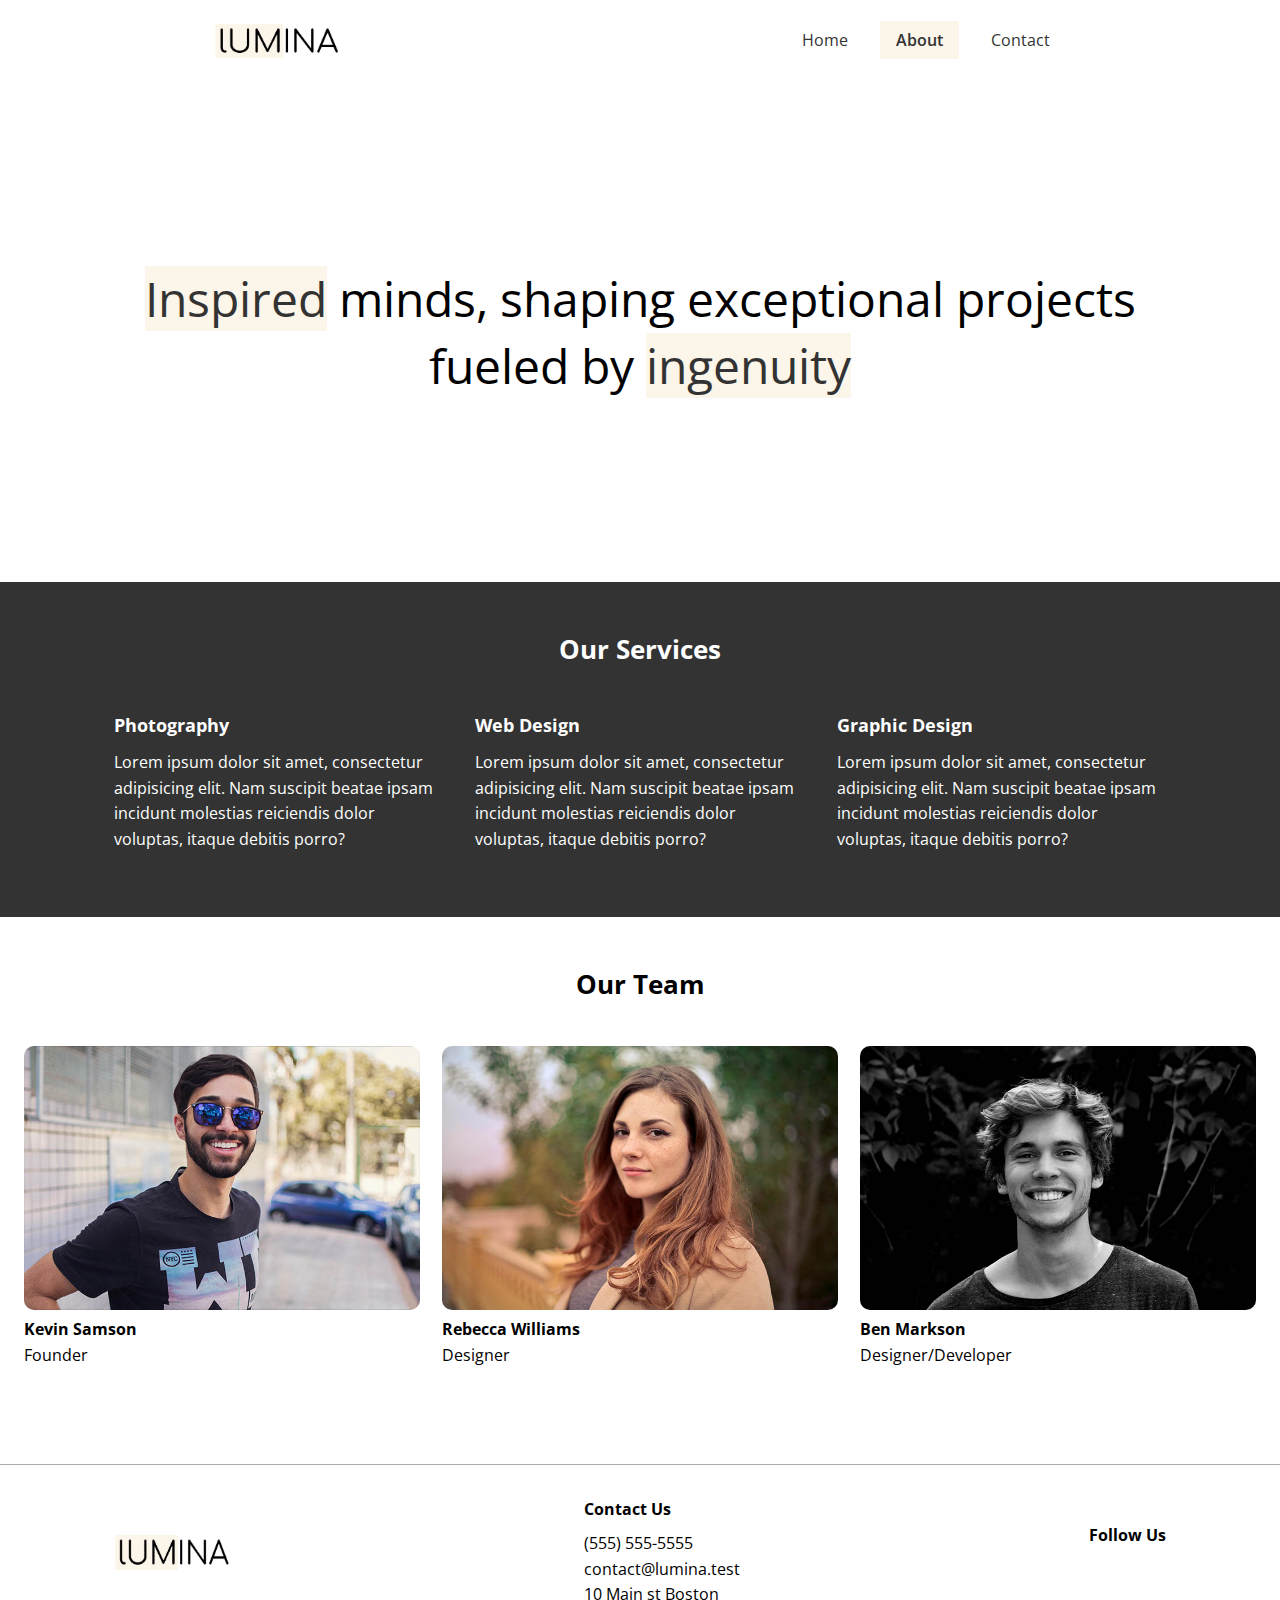
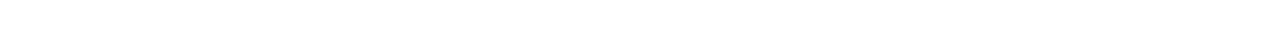
==== about.html @ 47ba90c1 "Initial Comit" ====
<!DOCTYPE html>
<html lang="en">

<head>
    <meta charset="UTF-8">
    <meta name="viewport" content="width=device-width, initial-scale=1.0">
    <title>About Lumina Creative</title>
    <link rel="stylesheet" href="https://cdnjs.cloudflare.com/ajax/libs/font-awesome/6.7.1/css/all.min.css"
        integrity="sha512-5Hs3dF2AEPkpNAR7UiOHba+lRSJNeM2ECkwxUIxC1Q/FLycGTbNapWXB4tP889k5T5Ju8fs4b1P5z/iB4nMfSQ=="
        crossorigin="anonymous" referrerpolicy="no-referrer" />
    <link rel="preconnect" href="https://fonts.googleapis.com">
    <link rel="preconnect" href="https://fonts.gstatic.com" crossorigin>
    <link href="https://fonts.googleapis.com/css2?family=Open+Sans:ital,wght@0,300..800;1,300..800&display=swap"
        rel="stylesheet">
    <link rel="stylesheet" href="css/styles.css">
    <link rel="icon" href="images/favicon.ico">
</head>

<body>
    <header class="header">
        <div class="container container-sm header-flex">
            <img src="images/logo.png" alt="Lumina Creative" class="logo">
            <ul class="main-menu">
                <li><a href="/">Home</a></li>
                <li><a class="current" href="about.html">About</a></li>
                <li><a href="contact.html">Contact</a></li>
            </ul>
        </div>
    </header>

    <section class="hero">
        <div class="container containar-sm">
            <h2>
                <span class="bg-primary">Inspired</span>
                minds, shaping exceptional
                projects fueled by
                <span class="bg-primary">ingenuity</span>
            </h2>
        </div>
    </section>

    <section class="services bg-dark">
        <div class="container">
            <h2 class="section-heading">
                Our Services
            </h2>
            <div class="services-flex">
                <div class="service-item">
                    <h4>Photography</h4>
                    <p>Lorem ipsum dolor sit amet, consectetur adipisicing elit. Nam suscipit beatae ipsam incidunt
                        molestias reiciendis dolor voluptas, itaque debitis porro?</p>
                </div>
                <div class="service-item">
                    <h4>Web Design</h4>
                    <p>Lorem ipsum dolor sit amet, consectetur adipisicing elit. Nam suscipit beatae ipsam incidunt
                        molestias reiciendis dolor voluptas, itaque debitis porro?</p>
                </div>
                <div class="service-item">
                    <h4>Graphic Design</h4>
                    <p>Lorem ipsum dolor sit amet, consectetur adipisicing elit. Nam suscipit beatae ipsam incidunt
                        molestias reiciendis dolor voluptas, itaque debitis porro?</p>
                </div>
            </div>
        </div>
    </section>

    <section class="team">
        <div class="container container-lg">
            <h2 class="section-heading">Our Team</h2>
            <div class="team-flex">
                <div class="team-item">
                    <img src="images/team1.jpg" alt="Team Member">
                    <h4>Kevin Samson</h4>
                    <p>Founder</p>
                </div>
                <div class="team-item">
                    <img src="images/team2.jpg" alt="Team Member">
                    <h4>Rebecca Williams</h4>
                    <p>Designer</p>
                </div>
                <div class="team-item">
                    <img src="images/team3.jpg" alt="Team Member">
                    <h4>Ben Markson</h4>
                    <p>Designer/Developer</p>
                </div>
            </div>
        </div>
    </section>

    <footer class="footer">
        <div class="container footer-flex">
            <img src="images/logo.png" alt="Lumina Creative">
            <div>
                <h4>Contact Us</h4>
                <ul>
                    <li>(555) 555-5555</li>
                    <li>contact@lumina.test</li>
                    <li>10 Main st Boston</li>
                </ul>
            </div>

            <div>
                <h4>Follow Us</h4>
                <a href="#"><i class="fab fa-facebook fa-2x"></i></a>
                <a href="#"><i class="fab fa-twitter fa-2x"></i></a>
                <a href="#"><i class="fab fa-instagram fa-2x"></i></a>
                <a href="#"><i class="fab fa-pinterest fa-2x"></i></a>
                <a href="#"><i class="fab fa-tumblr fa-2x"></i></a>
            </div>
        </div>
    </footer>
</body>

</html>
---- css/styles.css ----
* {
  margin: 0;
  padding: 0;
  box-sizing: border-box;
}

:root {
  --primary-color: #fcf5e9;
  --dark-color: #333;
  --container-normal: 1100px;
  --container-wide: 1400px;
  --container-narrow: 900px;
}

body {
  font-family: "Open Sans", sans-serif;
  line-height: 1.6;
}

a {
  text-decoration: none;
  color: #333;
}

ul {
  list-style: none;
}

img {
  max-width: 100%;
}

/* Utility Classes */
.bg-primary {
  background-color: var(--primary-color);
  color: #333;
}

.bg-dark {
  background: var(--dark-color);
  color: #fff;
}

.bg-dark .bg-primary {
  padding: 0 0.3rem;
}

.btn {
  display: inline-block;
  padding: 1rem 2rem;
  border: 1px solid #333;
  background-color: transparent;
  font-family: inherit;
  font-size: inherit;
  cursor: pointer;
}

.btn:hover {
  background-color: #333;
  color: #fff;
}

.section-heading {
  font-size: 1.6rem;
  text-align: center;
  margin-bottom: 40px;
}

.visually-hidden {
  clip: rect(0 0 0 0);
  clip-path: inset(50%);
  height: 1px;
  overflow: hidden;
  position: absolute;
  white-space: nowrap;
  width: 1px;
}

/* Container */
/* add utility classes for it // container-lg makes it bigger, container-sm to make them smaller */

.container {
  max-width: var(--container-normal);
  margin: 0 auto;
  padding: 0 1.5rem;
}

.container-lg {
  max-width: var(--container-wide);
}

.container-sm {
  max-width: var(--container-narrow);
}

/* Header */

.header {
  margin: 1.5rem auto;
}

.header .logo {
  width: 130px;
}

.header .header-flex {
  display: flex;
  justify-content: space-between;
  align-items: center;
}

.header .main-menu {
  display: flex;
  gap: 1rem;
}

.header .main-menu a {
  padding: 0.5rem 1rem;
}

.header .main-menu a:hover {
  background: var(--primary-color);
}

.current {
  background: var(--primary-color);
  font-weight: 600;
}

/* Hero */

.hero {
  height: 500px;
  display: flex;
  justify-content: center;
  align-items: center;
  text-align: center;
}

.hero h2 {
  font-size: 3rem;
  line-height: 1.4;
  font-weight: normal;
}

.gallery-flex {
  display: flex;
  justify-content: center;
  flex-wrap: wrap;
  gap: 20px;
}

.gallery-item {
  width: calc(33.333% - 20px);
  border-radius: 10px;
}

.gallery-item img {
  border-radius: 10px;
}

.gallery-item:hover {
  opacity: 0.9;
}

/* Footer */
.footer {
  border-top: 1px solid #aaa;
  padding: 2rem 1.5rem;
  margin-top: 2rem;
}

.footer-flex {
  display: flex;
  justify-content: space-between;
  align-items: center;
}

.footer img {
  width: 120px;
  height: 35px;
}

.footer h4 {
  font-size: 1rem;
  margin-bottom: 0.5rem;
}

.footer a {
  margin: 0.2rem;
}

/* Services */

.services {
  padding: 3rem 0 4rem;
}

.services-flex {
  display: flex;
  gap: 2rem;
}

.service-item h4 {
  font-size: 1.1rem;
  margin-bottom: 0.7rem;
}

/* Team */
.team {
  padding: 3rem 0 4rem;
}

.team-flex {
  display: flex;
  gap: 1.4rem;
}

.team img {
  border-radius: 10px;
}

/* Conctact */
.contact {
  padding: 3rem 0 4rem;
}

.contact p {
  text-align: center;
  margin-bottom: 2rem;
}

.from-group {
  margin: 2rem 0;
}

.contact input,
.contact textarea {
  border: none;
  border-bottom: 1px #333 solid;
  width: 100%;
  font-family: inherit;
  font-size: inherit;
  padding-bottom: 1rem;
}

.contact textarea {
  height: 200px;
}

.contact input:focus,
.contact textarea:focus {
  outline: 0;
}

.contact .btn {
  width: 100%;
}

/* Media Queries */

@media (max-width: 768px) {
  .header .header-flex,
  .footer .footer-flex,
  .services .services-flex,
  .team .team-flex {
    flex-direction: column;
    gap: 1.5rem;
  }

  .hero {
    height: 300px;
  }

  .hero h2 {
    font-size: 1.8rem;
  }

  .gallery-item {
    width: calc(50% - 20px);
  }

  .footer .footer-flex {
    text-align: center;
  }
}
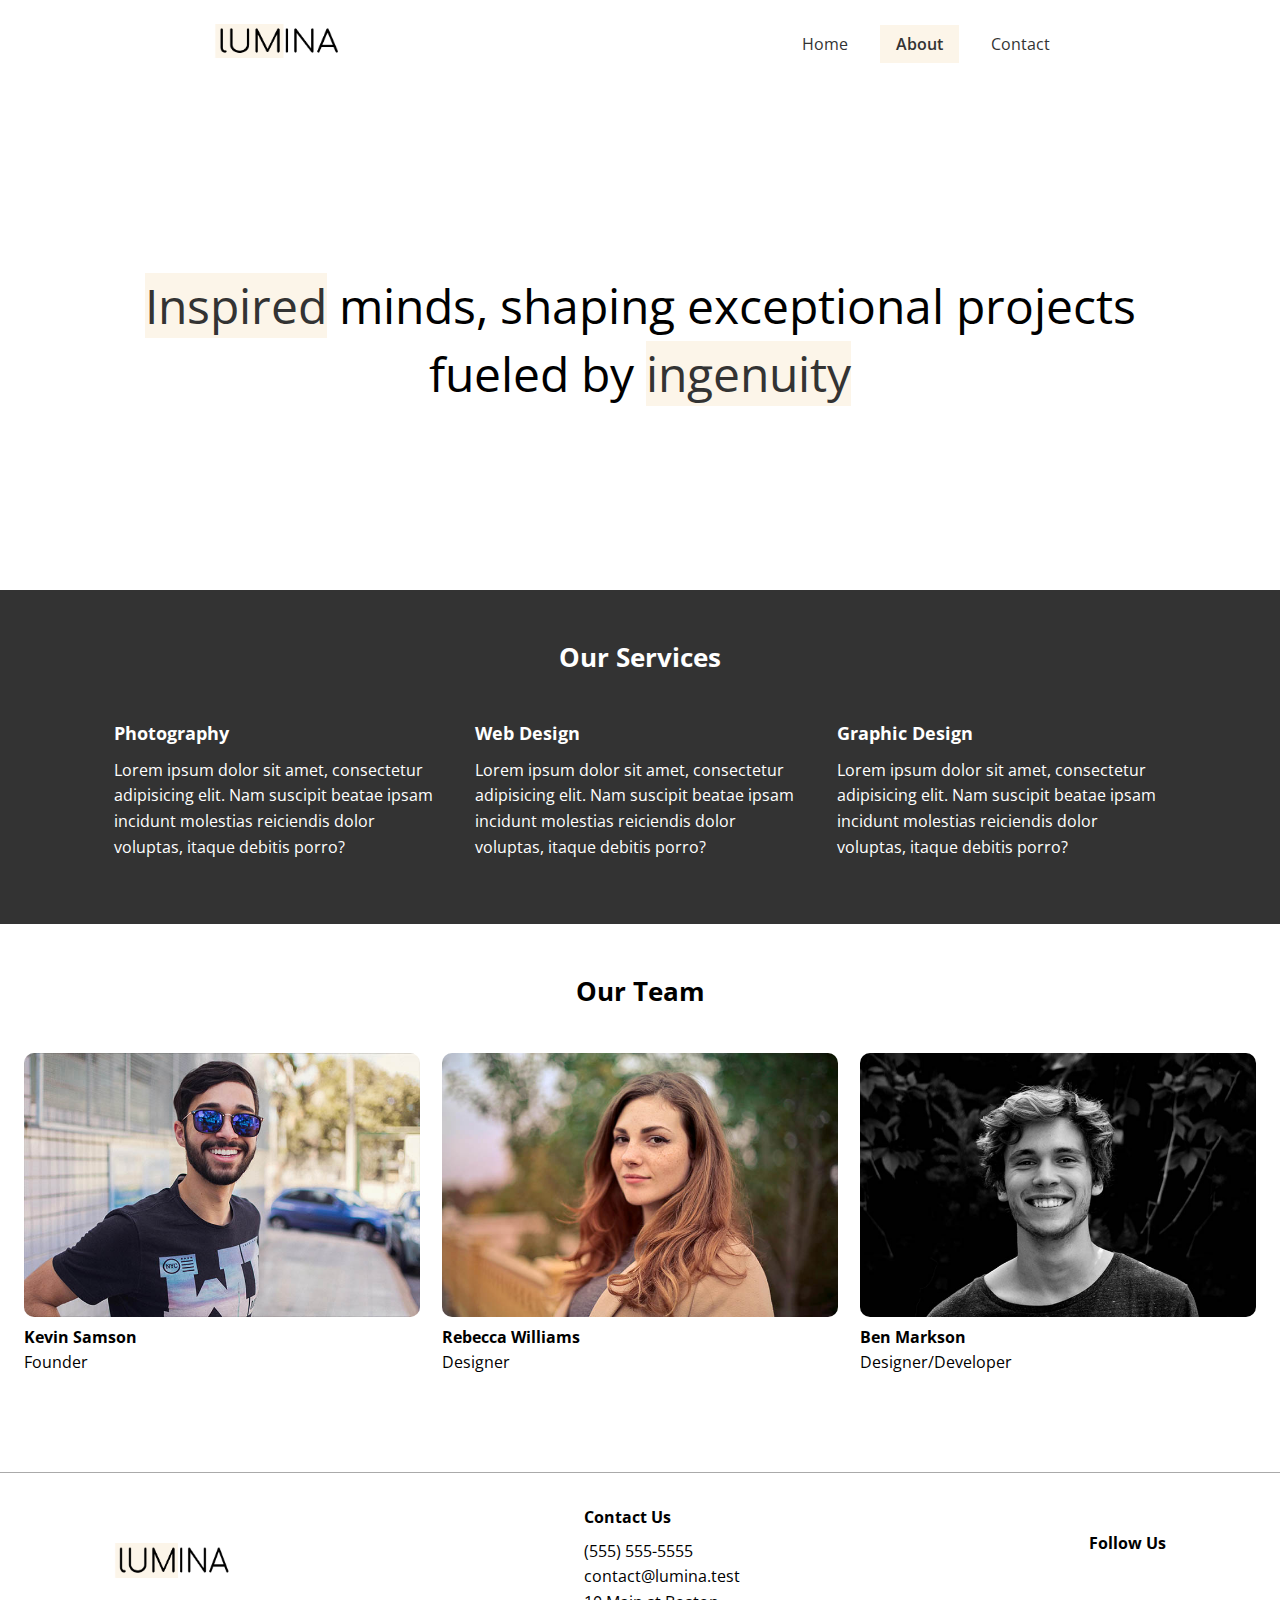
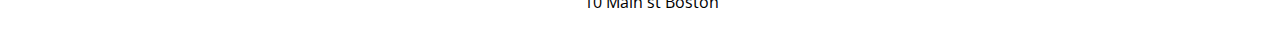
==== commit c52abaa1: "contact form - flexbox" ====
--- a/about.html
+++ b/about.html
@@ -1,114 +1,103 @@
 <!DOCTYPE html>
 <html lang="en">
+  <head>
+    <meta charset="UTF-8" />
+    <meta name="viewport" content="width=device-width, initial-scale=1.0" />
+    <title>About Lumina Creative</title>
+    <link rel="stylesheet" href="https://cdnjs.cloudflare.com/ajax/libs/font-awesome/6.7.1/css/all.min.css" integrity="sha512-5Hs3dF2AEPkpNAR7UiOHba+lRSJNeM2ECkwxUIxC1Q/FLycGTbNapWXB4tP889k5T5Ju8fs4b1P5z/iB4nMfSQ==" crossorigin="anonymous" referrerpolicy="no-referrer" />
+    <link rel="preconnect" href="https://fonts.googleapis.com" />
+    <link rel="preconnect" href="https://fonts.gstatic.com" crossorigin />
+    <link href="https://fonts.googleapis.com/css2?family=Open+Sans:ital,wght@0,300..800;1,300..800&display=swap" rel="stylesheet" />
+    <link rel="stylesheet" href="css/styles.css" />
+    <link rel="icon" href="images/favicon.ico" />
+  </head>
 
-<head>
-    <meta charset="UTF-8">
-    <meta name="viewport" content="width=device-width, initial-scale=1.0">
-    <title>About Lumina Creative</title>
-    <link rel="stylesheet" href="https://cdnjs.cloudflare.com/ajax/libs/font-awesome/6.7.1/css/all.min.css"
-        integrity="sha512-5Hs3dF2AEPkpNAR7UiOHba+lRSJNeM2ECkwxUIxC1Q/FLycGTbNapWXB4tP889k5T5Ju8fs4b1P5z/iB4nMfSQ=="
-        crossorigin="anonymous" referrerpolicy="no-referrer" />
-    <link rel="preconnect" href="https://fonts.googleapis.com">
-    <link rel="preconnect" href="https://fonts.gstatic.com" crossorigin>
-    <link href="https://fonts.googleapis.com/css2?family=Open+Sans:ital,wght@0,300..800;1,300..800&display=swap"
-        rel="stylesheet">
-    <link rel="stylesheet" href="css/styles.css">
-    <link rel="icon" href="images/favicon.ico">
-</head>
-
-<body>
+  <body>
     <header class="header">
-        <div class="container container-sm header-flex">
-            <img src="images/logo.png" alt="Lumina Creative" class="logo">
-            <ul class="main-menu">
-                <li><a href="/">Home</a></li>
-                <li><a class="current" href="about.html">About</a></li>
-                <li><a href="contact.html">Contact</a></li>
-            </ul>
-        </div>
+      <div class="container container-sm header-flex">
+        <a href="/"><img src="images/logo.png" alt="Lumina Creative" class="logo" /></a>
+        <ul class="main-menu">
+          <li><a href="/">Home</a></li>
+          <li><a class="current" href="about.html">About</a></li>
+          <li><a href="contact.html">Contact</a></li>
+        </ul>
+      </div>
     </header>
 
     <section class="hero">
-        <div class="container containar-sm">
-            <h2>
-                <span class="bg-primary">Inspired</span>
-                minds, shaping exceptional
-                projects fueled by
-                <span class="bg-primary">ingenuity</span>
-            </h2>
-        </div>
+      <div class="container containar-sm">
+        <h2>
+          <span class="bg-primary">Inspired</span>
+          minds, shaping exceptional projects fueled by
+          <span class="bg-primary">ingenuity</span>
+        </h2>
+      </div>
     </section>
 
     <section class="services bg-dark">
-        <div class="container">
-            <h2 class="section-heading">
-                Our Services
-            </h2>
-            <div class="services-flex">
-                <div class="service-item">
-                    <h4>Photography</h4>
-                    <p>Lorem ipsum dolor sit amet, consectetur adipisicing elit. Nam suscipit beatae ipsam incidunt
-                        molestias reiciendis dolor voluptas, itaque debitis porro?</p>
-                </div>
-                <div class="service-item">
-                    <h4>Web Design</h4>
-                    <p>Lorem ipsum dolor sit amet, consectetur adipisicing elit. Nam suscipit beatae ipsam incidunt
-                        molestias reiciendis dolor voluptas, itaque debitis porro?</p>
-                </div>
-                <div class="service-item">
-                    <h4>Graphic Design</h4>
-                    <p>Lorem ipsum dolor sit amet, consectetur adipisicing elit. Nam suscipit beatae ipsam incidunt
-                        molestias reiciendis dolor voluptas, itaque debitis porro?</p>
-                </div>
-            </div>
+      <div class="container">
+        <h2 class="section-heading">Our Services</h2>
+        <div class="services-flex">
+          <div class="service-item">
+            <h4>Photography</h4>
+            <p>Lorem ipsum dolor sit amet, consectetur adipisicing elit. Nam suscipit beatae ipsam incidunt molestias reiciendis dolor voluptas, itaque debitis porro?</p>
+          </div>
+          <div class="service-item">
+            <h4>Web Design</h4>
+            <p>Lorem ipsum dolor sit amet, consectetur adipisicing elit. Nam suscipit beatae ipsam incidunt molestias reiciendis dolor voluptas, itaque debitis porro?</p>
+          </div>
+          <div class="service-item">
+            <h4>Graphic Design</h4>
+            <p>Lorem ipsum dolor sit amet, consectetur adipisicing elit. Nam suscipit beatae ipsam incidunt molestias reiciendis dolor voluptas, itaque debitis porro?</p>
+          </div>
         </div>
+      </div>
     </section>
 
     <section class="team">
-        <div class="container container-lg">
-            <h2 class="section-heading">Our Team</h2>
-            <div class="team-flex">
-                <div class="team-item">
-                    <img src="images/team1.jpg" alt="Team Member">
-                    <h4>Kevin Samson</h4>
-                    <p>Founder</p>
-                </div>
-                <div class="team-item">
-                    <img src="images/team2.jpg" alt="Team Member">
-                    <h4>Rebecca Williams</h4>
-                    <p>Designer</p>
-                </div>
-                <div class="team-item">
-                    <img src="images/team3.jpg" alt="Team Member">
-                    <h4>Ben Markson</h4>
-                    <p>Designer/Developer</p>
-                </div>
-            </div>
+      <div class="container container-lg">
+        <h2 class="section-heading">Our Team</h2>
+        <div class="team-flex">
+          <div class="team-item">
+            <img src="images/team1.jpg" alt="Team Member" />
+            <h4>Kevin Samson</h4>
+            <p>Founder</p>
+          </div>
+          <div class="team-item">
+            <img src="images/team2.jpg" alt="Team Member" />
+            <h4>Rebecca Williams</h4>
+            <p>Designer</p>
+          </div>
+          <div class="team-item">
+            <img src="images/team3.jpg" alt="Team Member" />
+            <h4>Ben Markson</h4>
+            <p>Designer/Developer</p>
+          </div>
         </div>
+      </div>
     </section>
 
     <footer class="footer">
-        <div class="container footer-flex">
-            <img src="images/logo.png" alt="Lumina Creative">
-            <div>
-                <h4>Contact Us</h4>
-                <ul>
-                    <li>(555) 555-5555</li>
-                    <li>contact@lumina.test</li>
-                    <li>10 Main st Boston</li>
-                </ul>
-            </div>
+      <div class="container footer-flex">
+        <img src="images/logo.png" alt="Lumina Creative" />
+        <div>
+          <h4>Contact Us</h4>
+          <ul>
+            <li>(555) 555-5555</li>
+            <li>contact@lumina.test</li>
+            <li>10 Main st Boston</li>
+          </ul>
+        </div>
 
-            <div>
-                <h4>Follow Us</h4>
-                <a href="#"><i class="fab fa-facebook fa-2x"></i></a>
-                <a href="#"><i class="fab fa-twitter fa-2x"></i></a>
-                <a href="#"><i class="fab fa-instagram fa-2x"></i></a>
-                <a href="#"><i class="fab fa-pinterest fa-2x"></i></a>
-                <a href="#"><i class="fab fa-tumblr fa-2x"></i></a>
-            </div>
+        <div>
+          <h4>Follow Us</h4>
+          <a href="#"><i class="fab fa-facebook fa-2x"></i></a>
+          <a href="#"><i class="fab fa-twitter fa-2x"></i></a>
+          <a href="#"><i class="fab fa-instagram fa-2x"></i></a>
+          <a href="#"><i class="fab fa-pinterest fa-2x"></i></a>
+          <a href="#"><i class="fab fa-tumblr fa-2x"></i></a>
         </div>
+      </div>
     </footer>
-</body>
-
-</html>+  </body>
+</html>
--- a/css/styles.css
+++ b/css/styles.css
@@ -13,7 +13,7 @@
 }
 
 body {
-  font-family: "Open Sans", sans-serif;
+  font-family: 'Open Sans', sans-serif;
   line-height: 1.6;
 }
 
@@ -50,6 +50,7 @@
   padding: 1rem 2rem;
   border: 1px solid #333;
   background-color: transparent;
+  color: #333;
   font-family: inherit;
   font-size: inherit;
   cursor: pointer;
@@ -71,7 +72,7 @@
   clip-path: inset(50%);
   height: 1px;
   overflow: hidden;
-  position: absolute;
+  position: relative;
   white-space: nowrap;
   width: 1px;
 }
@@ -232,6 +233,13 @@
 
 .from-group {
   margin: 2rem 0;
+}
+
+.contact .from-group {
+  display: flex;
+  align-items: center;
+  gap: 2rem;
+  align-self: flex-end;
 }
 
 .contact input,
@@ -241,11 +249,17 @@
   width: 100%;
   font-family: inherit;
   font-size: inherit;
-  padding-bottom: 1rem;
+  padding-top: 2rem;
 }
 
 .contact textarea {
-  height: 200px;
+  border-top: 1px #333 solid;
+  border-bottom: 1px #333 solid;
+  border-left: none;
+  border-right: none;
+  min-height: 200px;
+  resize: vertical;
+  padding-top: 0;
 }
 
 .contact input:focus,
